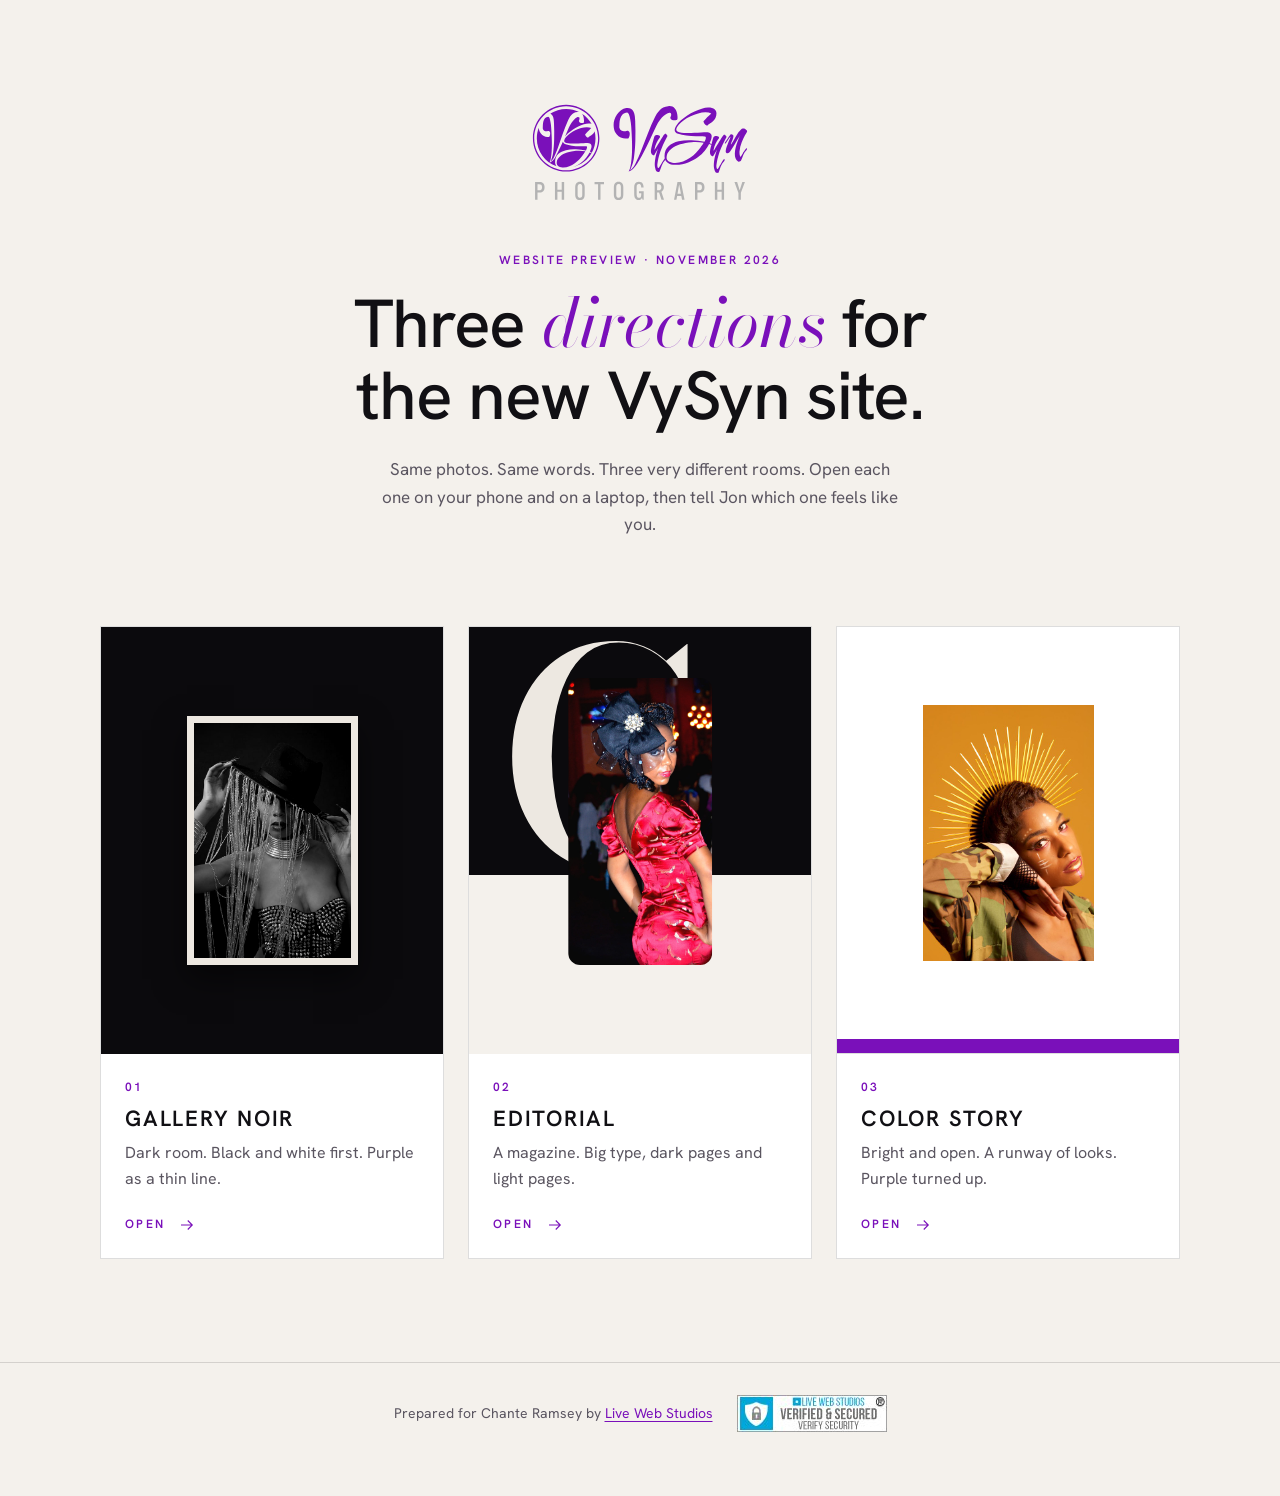
==== index.html @ facc74d6 "Task 6: landing page, QA fixes, README Co-Authored-By: Claude Fable 5.2 <noreply@anthropic.com>" ====
<!DOCTYPE html>
<html lang="en">
<head>
<meta charset="utf-8">
<meta name="viewport" content="width=device-width, initial-scale=1">
<meta name="robots" content="noindex, nofollow">
<title>VySyn Photography: Three Website Directions</title>
<meta name="description" content="Three home page directions for the new VySyn Photography website. Prepared for Chante Ramsey by Live Web Studios.">
<meta property="og:type" content="website">
<meta property="og:title" content="VySyn Photography: Three Website Directions">
<meta property="og:description" content="Three home page directions for the new VySyn Photography website. Prepared for Chante Ramsey by Live Web Studios.">
<meta property="og:image" content="assets/img/photos/gold-fringe.jpg">
<meta name="twitter:card" content="summary_large_image">
<meta name="theme-color" content="#F4F1EC">
<!-- GA4: replace G-XXXXXXXXXX before launch, then uncomment
<script async src="https://www.googletagmanager.com/gtag/js?id=G-XXXXXXXXXX"></script>
<script>window.dataLayer=window.dataLayer||[];function gtag(){dataLayer.push(arguments);}gtag('js',new Date());gtag('config','G-XXXXXXXXXX');</script>
-->
<link rel="icon" href="assets/img/brand/vysyn-mark-purple.svg" type="image/svg+xml">
<link rel="preconnect" href="https://fonts.googleapis.com">
<link rel="preconnect" href="https://fonts.gstatic.com" crossorigin>
<link rel="stylesheet" href="https://fonts.googleapis.com/css2?family=Bodoni+Moda:ital,opsz,wght@0,6..96,500;1,6..96,400&amp;family=Hanken+Grotesk:wght@400;500;600&amp;display=swap">
<link rel="stylesheet" href="assets/css/base.css">
<link rel="stylesheet" href="assets/css/landing.css">

</head>
<body class="landing">
<main class="page">
  <header class="intro">
    <img class="intro-logo" src="assets/img/brand/vysyn-logo-purple.svg" width="220" height="101" alt="VySyn Photography">
    <p class="label">WEBSITE PREVIEW · NOVEMBER 2026</p>
    <h1>Three <em>directions</em> for the new VySyn site.</h1>
    <p class="intro-line">Same photos. Same words. Three very different rooms. Open each one on your phone and on a laptop, then tell Jon which one feels like you.</p>
  </header>

  <ul class="cards">
    <li class="card-item">
      <a class="card" href="noir/">
        <span class="art art-noir"><span class="art-print"><span class="ph"><img src="assets/img/photos/gold-fringe.jpg" width="512" height="768" alt="" loading="lazy" decoding="async"></span></span></span>
        <span class="card-body">
          <span class="card-no">01</span>
          <h2 class="card-name">GALLERY NOIR</h2>
          <span class="card-line">Dark room. Black and white first. Purple as a thin line.</span>
          <span class="card-open">OPEN <svg class="arrow" viewBox="0 0 24 24" width="18" height="18" aria-hidden="true" focusable="false"><path d="M4 12h15M13 6l6 6-6 6" fill="none" stroke="currentColor" stroke-width="1.5"/></svg></span>
        </span>
      </a>
    </li>
    <li class="card-item">
      <a class="card" href="editorial/">
        <span class="art art-editorial"><span class="art-letter" aria-hidden="true">C</span><span class="ph art-tall"><img src="assets/img/photos/runway-red.jpg" width="1332" height="2048" alt="" loading="lazy" decoding="async"></span></span>
        <span class="card-body">
          <span class="card-no">02</span>
          <h2 class="card-name">EDITORIAL</h2>
          <span class="card-line">A magazine. Big type, dark pages and light pages.</span>
          <span class="card-open">OPEN <svg class="arrow" viewBox="0 0 24 24" width="18" height="18" aria-hidden="true" focusable="false"><path d="M4 12h15M13 6l6 6-6 6" fill="none" stroke="currentColor" stroke-width="1.5"/></svg></span>
        </span>
      </a>
    </li>
    <li class="card-item">
      <a class="card" href="color-story/">
        <span class="art art-color"><span class="ph art-look"><img src="assets/img/photos/afro-halo.jpg" width="512" height="768" alt="" loading="lazy" decoding="async"></span><span class="art-bar" aria-hidden="true"></span></span>
        <span class="card-body">
          <span class="card-no">03</span>
          <h2 class="card-name">COLOR STORY</h2>
          <span class="card-line">Bright and open. A runway of looks. Purple turned up.</span>
          <span class="card-open">OPEN <svg class="arrow" viewBox="0 0 24 24" width="18" height="18" aria-hidden="true" focusable="false"><path d="M4 12h15M13 6l6 6-6 6" fill="none" stroke="currentColor" stroke-width="1.5"/></svg></span>
        </span>
      </a>
    </li>
  </ul>
</main>

<footer class="foot">
  <p>Prepared for Chante Ramsey by <a href="https://www.livewebstudios.com/" rel="noopener">Live Web Studios</a></p>
  <img class="lws-badge" src="assets/img/lws/verifiedsecured.png" width="150" height="37" alt="Verified and secured by Live Web Studios" loading="lazy" decoding="async">
</footer>
</body>
</html>
---- assets/css/base.css ----
/* VySyn Photography demos: shared kit.
   Tokens, reset, motion guards, a11y helpers, form plumbing, demo bar.
   Section layouts live in each demo's own stylesheet. */

:root {
  /* Brand */
  --vs-purple: #7A10BA;        /* THE purple. Fills, rules, text on light. */
  --vs-purple-deep: #5E0C90;   /* hover and pressed on light */
  --vs-violet: #A45CE6;        /* accent on ink: large type, icons, lines */
  --vs-lilac: #C39BF2;         /* small text and links on ink */
  --vs-wash: #E9DDF6;          /* tint panels on light, text on purple */
  --vs-logo-gray: #B3B3B3;     /* the gray in the logo. Not a text color on light. */

  /* Ink */
  --ink: #0B0A0D;
  --ink-2: #131116;
  --ink-3: #1C1920;

  /* Paper */
  --paper: #F4F1EC;
  --white: #FFFFFF;
  --bone: #EDE8E1;

  /* Text */
  --text-on-dark: #EDE8E1;
  --muted-on-dark: #A9A3B0;
  --text-on-light: #111014;
  --muted-on-light: #5A5560;

  --line-on-dark: rgba(237, 232, 225, 0.14);
  --line-on-light: rgba(17, 16, 20, 0.14);

  /* Errors, measured: 5.9:1 on white, 7.1:1 on ink */
  --error-on-light: #B3261E;
  --error-on-dark: #FF9B93;

  --ease-out: cubic-bezier(0.2, 0.7, 0.2, 1);
  --ease-in-out: cubic-bezier(0.65, 0, 0.35, 1);
  --pad: clamp(20px, 5vw, 72px);
  --wrap: 1240px;
  --focus-on-dark: 0 0 0 2px var(--ink), 0 0 0 4px var(--vs-lilac);
  --focus-on-light: 0 0 0 2px var(--white), 0 0 0 4px var(--vs-purple);

  /* Image caps (INSTRUCTIONS 3.7). Remove when the originals arrive. */
  --cap-portrait: 460px;
  --cap-landscape: 900px;
  --cap-square: 640px;
  --cap-big: 1400px;
  --cap-runway-red: 640px;
  --cap-chante: 480px;

  /* Spacing scale */
  --s-1: 4px;
  --s-2: 8px;
  --s-3: 12px;
  --s-4: 16px;
  --s-5: 24px;
  --s-6: 32px;
  --s-7: 48px;
  --s-8: 64px;
  --s-9: 96px;
  --s-10: 128px;
  --section: clamp(72px, 11vw, 160px);

  --badge-w: 150px;
  --z-nav: 50;
  --z-menu: 60;
  --z-demo: 90;
}

/* Reset */
*, *::before, *::after { box-sizing: border-box; }
html { -webkit-text-size-adjust: 100%; text-size-adjust: 100%; }
body { margin: 0; min-height: 100vh; overflow-x: clip; -webkit-font-smoothing: antialiased; -moz-osx-font-smoothing: grayscale; }
h1, h2, h3, h4, p, figure, blockquote, ul, ol, dl, dd { margin: 0; }
ul, ol { padding: 0; list-style: none; }
img, svg { display: block; max-width: 100%; }
img { height: auto; }
a { color: inherit; text-decoration: none; }
button, input, select, textarea { font: inherit; color: inherit; }
button { background: none; border: 0; padding: 0; cursor: pointer; }
:focus { outline: none; }
[hidden] { display: none !important; }

/* Lenis */
html.lenis, html.lenis body { height: auto; }
.lenis.lenis-smooth { scroll-behavior: auto !important; }
.lenis.lenis-stopped { overflow: hidden; }

/* Motion guards. If JS is off or motion setup fails, everything shows. */
.js [data-reveal] { opacity: 0; }
.no-js [data-reveal],
.motion-failed [data-reveal] { opacity: 1 !important; transform: none !important; clip-path: none !important; }
@media (prefers-reduced-motion: reduce) {
  [data-reveal] { opacity: 1 !important; transform: none !important; clip-path: none !important; }
  *, *::before, *::after { animation-duration: 0.01ms !important; transition-duration: 0.01ms !important; scroll-behavior: auto !important; }
}

/* Helpers */
.visually-hidden {
  position: absolute !important;
  width: 1px; height: 1px;
  margin: -1px; padding: 0;
  overflow: hidden;
  clip: rect(0 0 0 0);
  clip-path: inset(50%);
  white-space: nowrap;
  border: 0;
}
.skip-link {
  position: fixed;
  top: var(--s-3); left: var(--s-3);
  z-index: 100;
  padding: var(--s-3) var(--s-4);
  background: var(--white);
  color: var(--vs-purple);
  font: 600 13px/1 system-ui, sans-serif;
  letter-spacing: 0.08em;
  text-transform: uppercase;
  transform: translateY(-200%);
}
.skip-link:focus { transform: none; box-shadow: var(--focus-on-light); }

.wrap { width: 100%; max-width: calc(var(--wrap) + var(--pad) * 2); margin-inline: auto; padding-inline: var(--pad); }

/* Photo frames: a box sets the crop, the image fills it. */
.ph { position: relative; display: block; overflow: hidden; }
.ph > img { position: absolute; inset: 0; width: 100%; height: 100%; object-fit: cover; }

/* Mobile menu plumbing (looks are per demo) */
.menu {
  position: fixed;
  inset: 0;
  z-index: var(--z-menu);
  display: flex;
  flex-direction: column;
  overflow-y: auto;
  overscroll-behavior: contain;
  visibility: hidden;
  opacity: 0;
  transition: opacity 0.4s var(--ease-out), visibility 0s linear 0.4s;
}
.menu-open .menu { visibility: visible; opacity: 1; transition: opacity 0.4s var(--ease-out), visibility 0s; }
.menu-open, .menu-open body { overflow: hidden; }
.nav-toggle { display: none; }
@media (min-width: 1100px) {
  .menu { display: none; }
}
@media (max-width: 1099.98px) {
  .nav-toggle { display: inline-flex; align-items: center; }
  /* No JS: the MENU button cannot work, so the links sit on the page. */
  .no-js .nav-toggle { display: none; }
  .no-js .menu { position: static; visibility: visible; opacity: 1; overflow: visible; }
}

/* Form plumbing (looks are per demo) */
.hp { position: absolute !important; left: -9999px; width: 1px; height: 1px; overflow: hidden; }
.field { position: relative; display: flex; flex-direction: column; }
.field-error { font-size: 13px; line-height: 1.4; margin-top: var(--s-2); }
.form-done:focus-visible { outline: none; }

/* LWS badge. 150px wide, height follows. */
.lws-badge { width: var(--badge-w); height: auto; }
.lws-chip { display: inline-block; padding: 6px; background: var(--paper); line-height: 0; }

/* Demo bar: review aid only. Remove before launch. */
.demo-bar {
  position: fixed;
  right: 12px;
  bottom: 12px;
  z-index: var(--z-demo);
  display: flex;
  align-items: center;
  gap: 2px;
  padding: 4px;
  border-radius: 999px;
  background: var(--ink);
  border: 1px solid rgba(237, 232, 225, 0.28);
  font: 600 11px/1 system-ui, -apple-system, "Segoe UI", sans-serif;
  letter-spacing: 0.08em;
  text-transform: uppercase;
  box-shadow: 0 6px 24px rgba(0, 0, 0, 0.28);
}
.demo-bar a {
  display: block;
  padding: 9px 11px;
  border-radius: 999px;
  color: var(--white);
  white-space: nowrap;
  transition: background-color 0.25s var(--ease-out), color 0.25s var(--ease-out);
}
.demo-bar a:hover { background: var(--ink-3); }
.demo-bar a:focus-visible { box-shadow: var(--focus-on-dark); }
.demo-bar a[aria-current="page"] { background: var(--white); color: var(--ink); }
@media (max-width: 479.98px) {
  .demo-bar .demo-name { display: none; }
  .demo-bar a { padding: 9px 12px; }
}
@media print {
  .demo-bar { display: none; }
}

/* The header stays above the open menu so the MENU button can close it. */
.menu-open [data-header] { z-index: calc(var(--z-menu) + 1); }
---- assets/css/landing.css ----
/* Landing page. Simple. It gets out of the way. */

:root {
  --font-text: "Hanken Grotesk", system-ui, -apple-system, "Segoe UI", sans-serif;
  --font-display: "Bodoni Moda", "Didot", "Times New Roman", serif;
  --col: 1080px;
  --label-size: 12px;
  --label-track: 0.2em;
  --shadow-print: 0 14px 30px rgba(0, 0, 0, 0.5);
}

body.landing {
  background: var(--paper);
  color: var(--text-on-light);
  font-family: var(--font-text);
  font-size: 17px;
  line-height: 1.6;
}
a:focus-visible { box-shadow: 0 0 0 2px var(--paper), 0 0 0 4px var(--vs-purple); }

.page { width: 100%; max-width: calc(var(--col) + var(--pad) * 2); margin-inline: auto; padding: clamp(48px, 8vw, 104px) var(--pad) clamp(56px, 8vw, 112px); }

.intro { display: flex; flex-direction: column; align-items: center; text-align: center; }
.intro-logo { width: 220px; }
.label { margin-top: var(--s-7); font-size: var(--label-size); font-weight: 600; letter-spacing: var(--label-track); color: var(--vs-purple); }
h1 { max-width: 16ch; margin-top: var(--s-4); font-weight: 500; font-size: clamp(36px, 5.4vw, 68px); line-height: 1.06; letter-spacing: -0.02em; }
h1 em { font-family: var(--font-display); font-style: italic; font-weight: 400; letter-spacing: 0; color: var(--vs-purple); }
.intro-line { max-width: 52ch; margin-top: var(--s-5); color: var(--muted-on-light); }

.cards { display: grid; grid-template-columns: repeat(3, minmax(0, 1fr)); gap: var(--s-5); margin-top: clamp(48px, 7vw, 88px); }
.card-item { animation: rise 0.9s var(--ease-out) both; }
.card-item:nth-child(2) { animation-delay: 0.12s; }
.card-item:nth-child(3) { animation-delay: 0.24s; }
@keyframes rise { from { opacity: 0; transform: translateY(24px); } }

.card { display: flex; flex-direction: column; height: 100%; border: 1px solid var(--line-on-light); background: var(--white); transition: transform 0.5s var(--ease-out), border-color 0.5s var(--ease-out); }
.card:hover, .card:focus-visible { transform: translateY(-6px); border-color: var(--vs-purple); }
.art { position: relative; display: block; aspect-ratio: 4 / 5; overflow: hidden; }
.art img { transition: transform 0.9s var(--ease-out); }
.card:hover .art img, .card:focus-visible .art img { transform: scale(1.03); }

/* 01: ink panel, one white-bordered print, black and white */
.art-noir { display: grid; place-items: center; background: var(--ink); }
.art-print { display: block; width: 50%; border: 7px solid var(--bone); background: var(--bone); box-shadow: var(--shadow-print); }
.art-print .ph { aspect-ratio: 2 / 3; }
.art-print img { filter: grayscale(1) contrast(1.06); }

/* 02: ink over paper, one tall photo, a Bodoni C behind it */
.art-editorial { background: linear-gradient(var(--ink) 0 58%, var(--paper) 58% 100%); }
.art-letter { position: absolute; left: 9%; top: -4%; font-family: var(--font-display); font-weight: 500; font-size: clamp(200px, 26vw, 300px); line-height: 1; color: var(--bone); }
.art-tall { position: absolute; left: 50%; top: 12%; width: 42%; aspect-ratio: 1 / 2; border-radius: 12px; transform: translateX(-50%); }
.art-tall img { object-position: 50% 12%; }

/* 03: white panel, one look, purple along the bottom */
.art-color { display: grid; place-items: center; background: var(--white); border-bottom: 1px solid var(--line-on-light); }
.art-look { width: 50%; aspect-ratio: 2 / 3; margin-bottom: 14px; }
.art-bar { position: absolute; left: 0; right: 0; bottom: 0; height: 14px; background: var(--vs-purple); }

.card-body { display: flex; flex-direction: column; flex: 1; padding: var(--s-5); }
.card-no { font-size: var(--label-size); font-weight: 600; letter-spacing: var(--label-track); color: var(--vs-purple); }
.card-name { margin-top: var(--s-2); font-size: 22px; font-weight: 600; letter-spacing: 0.08em; line-height: 1.2; }
.card-line { display: block; margin-top: var(--s-2); margin-bottom: var(--s-5); font-size: 16px; color: var(--muted-on-light); }
.card-open { display: inline-flex; align-items: center; gap: var(--s-3); margin-top: auto; font-size: var(--label-size); font-weight: 600; letter-spacing: var(--label-track); color: var(--vs-purple); }
.arrow { transition: transform 0.4s var(--ease-out); }
.card:hover .arrow, .card:focus-visible .arrow { transform: translateX(6px); }

.foot { display: flex; flex-wrap: wrap; align-items: center; justify-content: center; gap: var(--s-4) var(--s-5); padding: var(--s-6) var(--pad) var(--s-8); border-top: 1px solid var(--line-on-light); font-size: 14px; color: var(--muted-on-light); }
.foot a { color: var(--vs-purple); text-decoration: underline; text-underline-offset: 3px; }
.foot a:hover { color: var(--vs-purple-deep); }

@media (max-width: 859.98px) {
  .cards { grid-template-columns: 1fr; justify-items: center; }
  .card-item { width: 100%; max-width: 420px; }
  .art-letter { font-size: 280px; }
}
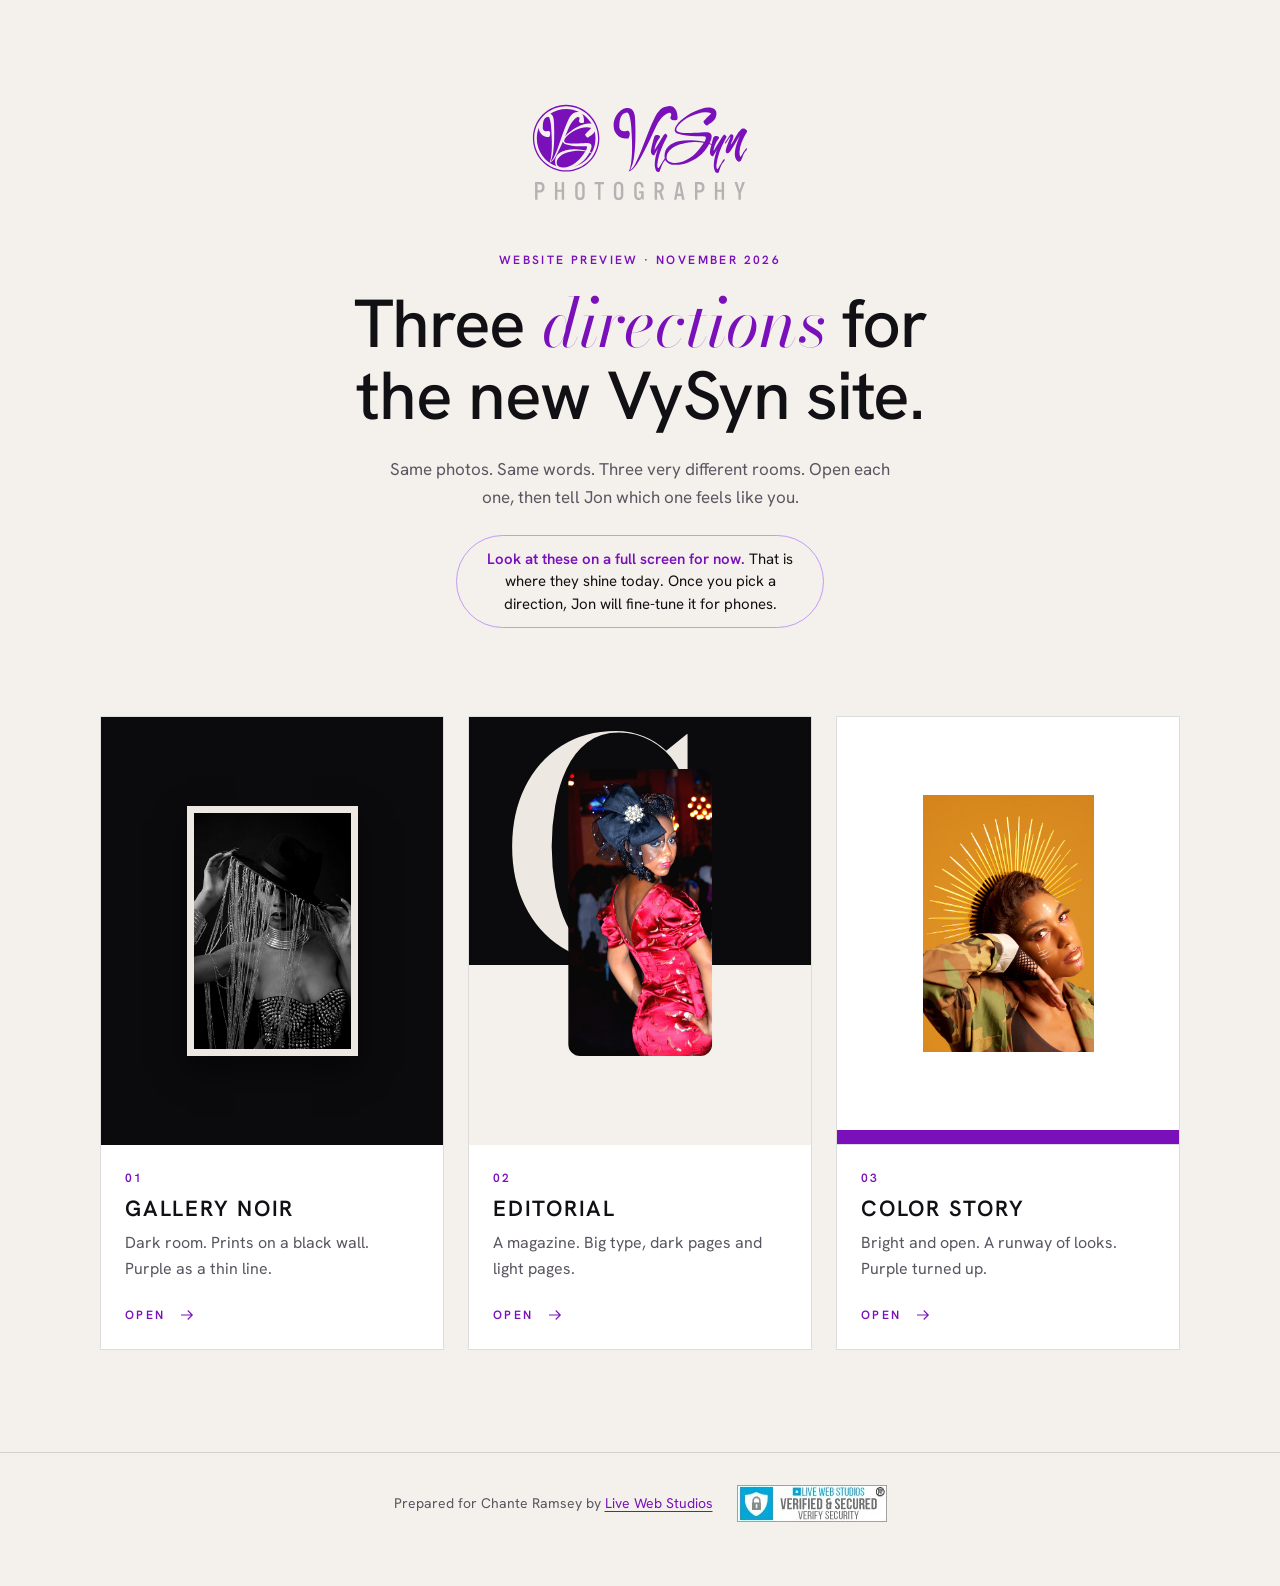
==== commit 6528501e: "Remove demo bar, new Noir second line, landing note and new-tab links - Noir hero second line: "Brin" ====
--- a/index.html
+++ b/index.html
@@ -30,40 +30,41 @@
     <img class="intro-logo" src="assets/img/brand/vysyn-logo-purple.svg" width="220" height="101" alt="VySyn Photography">
     <p class="label">WEBSITE PREVIEW · NOVEMBER 2026</p>
     <h1>Three <em>directions</em> for the new VySyn site.</h1>
-    <p class="intro-line">Same photos. Same words. Three very different rooms. Open each one on your phone and on a laptop, then tell Jon which one feels like you.</p>
+    <p class="intro-line">Same photos. Same words. Three very different rooms. Open each one, then tell Jon which one feels like you.</p>
+    <p class="intro-note"><strong>Look at these on a full screen for now.</strong> That is where they shine today. Once you pick a direction, Jon will fine-tune it for phones.</p>
   </header>
 
   <ul class="cards">
     <li class="card-item">
-      <a class="card" href="noir/">
+      <a class="card" href="noir/" target="_blank" rel="noopener">
         <span class="art art-noir"><span class="art-print"><span class="ph"><img src="assets/img/photos/gold-fringe.jpg" width="512" height="768" alt="" loading="lazy" decoding="async"></span></span></span>
         <span class="card-body">
           <span class="card-no">01</span>
           <h2 class="card-name">GALLERY NOIR</h2>
-          <span class="card-line">Dark room. Black and white first. Purple as a thin line.</span>
-          <span class="card-open">OPEN <svg class="arrow" viewBox="0 0 24 24" width="18" height="18" aria-hidden="true" focusable="false"><path d="M4 12h15M13 6l6 6-6 6" fill="none" stroke="currentColor" stroke-width="1.5"/></svg></span>
+          <span class="card-line">Dark room. Prints on a black wall. Purple as a thin line.</span>
+          <span class="card-open">OPEN <svg class="arrow" viewBox="0 0 24 24" width="18" height="18" aria-hidden="true" focusable="false"><path d="M4 12h15M13 6l6 6-6 6" fill="none" stroke="currentColor" stroke-width="1.5"/></svg><span class="visually-hidden"> (opens in a new tab)</span></span>
         </span>
       </a>
     </li>
     <li class="card-item">
-      <a class="card" href="editorial/">
+      <a class="card" href="editorial/" target="_blank" rel="noopener">
         <span class="art art-editorial"><span class="art-letter" aria-hidden="true">C</span><span class="ph art-tall"><img src="assets/img/photos/runway-red.jpg" width="1332" height="2048" alt="" loading="lazy" decoding="async"></span></span>
         <span class="card-body">
           <span class="card-no">02</span>
           <h2 class="card-name">EDITORIAL</h2>
           <span class="card-line">A magazine. Big type, dark pages and light pages.</span>
-          <span class="card-open">OPEN <svg class="arrow" viewBox="0 0 24 24" width="18" height="18" aria-hidden="true" focusable="false"><path d="M4 12h15M13 6l6 6-6 6" fill="none" stroke="currentColor" stroke-width="1.5"/></svg></span>
+          <span class="card-open">OPEN <svg class="arrow" viewBox="0 0 24 24" width="18" height="18" aria-hidden="true" focusable="false"><path d="M4 12h15M13 6l6 6-6 6" fill="none" stroke="currentColor" stroke-width="1.5"/></svg><span class="visually-hidden"> (opens in a new tab)</span></span>
         </span>
       </a>
     </li>
     <li class="card-item">
-      <a class="card" href="color-story/">
+      <a class="card" href="color-story/" target="_blank" rel="noopener">
         <span class="art art-color"><span class="ph art-look"><img src="assets/img/photos/afro-halo.jpg" width="512" height="768" alt="" loading="lazy" decoding="async"></span><span class="art-bar" aria-hidden="true"></span></span>
         <span class="card-body">
           <span class="card-no">03</span>
           <h2 class="card-name">COLOR STORY</h2>
           <span class="card-line">Bright and open. A runway of looks. Purple turned up.</span>
-          <span class="card-open">OPEN <svg class="arrow" viewBox="0 0 24 24" width="18" height="18" aria-hidden="true" focusable="false"><path d="M4 12h15M13 6l6 6-6 6" fill="none" stroke="currentColor" stroke-width="1.5"/></svg></span>
+          <span class="card-open">OPEN <svg class="arrow" viewBox="0 0 24 24" width="18" height="18" aria-hidden="true" focusable="false"><path d="M4 12h15M13 6l6 6-6 6" fill="none" stroke="currentColor" stroke-width="1.5"/></svg><span class="visually-hidden"> (opens in a new tab)</span></span>
         </span>
       </a>
     </li>
--- a/assets/css/base.css
+++ b/assets/css/base.css
@@ -1,5 +1,5 @@
 /* VySyn Photography demos: shared kit.
-   Tokens, reset, motion guards, a11y helpers, form plumbing, demo bar.
+   Tokens, reset, motion guards, a11y helpers, form plumbing.
    Section layouts live in each demo's own stylesheet. */
 
 :root {
@@ -34,6 +34,14 @@
   --error-on-light: #B3261E;
   --error-on-dark: #FF9B93;
 
+  /* Motion scale: every CSS transition takes its duration from here */
+  --dur-0: 0.25s;
+  --dur-1: 0.3s;
+  --dur-2: 0.4s;
+  --dur-3: 0.5s;
+  --dur-4: 0.6s;
+  --dur-5: 0.7s;
+  --dur-6: 0.9s;
   --ease-out: cubic-bezier(0.2, 0.7, 0.2, 1);
   --ease-in-out: cubic-bezier(0.65, 0, 0.35, 1);
   --pad: clamp(20px, 5vw, 72px);
@@ -65,7 +73,6 @@
   --badge-w: 150px;
   --z-nav: 50;
   --z-menu: 60;
-  --z-demo: 90;
 }
 
 /* Reset */
@@ -138,9 +145,9 @@
   overscroll-behavior: contain;
   visibility: hidden;
   opacity: 0;
-  transition: opacity 0.4s var(--ease-out), visibility 0s linear 0.4s;
+  transition: opacity var(--dur-2) var(--ease-out), visibility 0s linear var(--dur-2);
 }
-.menu-open .menu { visibility: visible; opacity: 1; transition: opacity 0.4s var(--ease-out), visibility 0s; }
+.menu-open .menu { visibility: visible; opacity: 1; transition: opacity var(--dur-2) var(--ease-out), visibility 0s; }
 .menu-open, .menu-open body { overflow: hidden; }
 .nav-toggle { display: none; }
 @media (min-width: 1100px) {
@@ -163,42 +170,5 @@
 .lws-badge { width: var(--badge-w); height: auto; }
 .lws-chip { display: inline-block; padding: 6px; background: var(--paper); line-height: 0; }
 
-/* Demo bar: review aid only. Remove before launch. */
-.demo-bar {
-  position: fixed;
-  right: 12px;
-  bottom: 12px;
-  z-index: var(--z-demo);
-  display: flex;
-  align-items: center;
-  gap: 2px;
-  padding: 4px;
-  border-radius: 999px;
-  background: var(--ink);
-  border: 1px solid rgba(237, 232, 225, 0.28);
-  font: 600 11px/1 system-ui, -apple-system, "Segoe UI", sans-serif;
-  letter-spacing: 0.08em;
-  text-transform: uppercase;
-  box-shadow: 0 6px 24px rgba(0, 0, 0, 0.28);
-}
-.demo-bar a {
-  display: block;
-  padding: 9px 11px;
-  border-radius: 999px;
-  color: var(--white);
-  white-space: nowrap;
-  transition: background-color 0.25s var(--ease-out), color 0.25s var(--ease-out);
-}
-.demo-bar a:hover { background: var(--ink-3); }
-.demo-bar a:focus-visible { box-shadow: var(--focus-on-dark); }
-.demo-bar a[aria-current="page"] { background: var(--white); color: var(--ink); }
-@media (max-width: 479.98px) {
-  .demo-bar .demo-name { display: none; }
-  .demo-bar a { padding: 9px 12px; }
-}
-@media print {
-  .demo-bar { display: none; }
-}
-
 /* The header stays above the open menu so the MENU button can close it. */
 .menu-open [data-header] { z-index: calc(var(--z-menu) + 1); }
--- a/assets/css/landing.css
+++ b/assets/css/landing.css
@@ -26,6 +26,9 @@
 h1 { max-width: 16ch; margin-top: var(--s-4); font-weight: 500; font-size: clamp(36px, 5.4vw, 68px); line-height: 1.06; letter-spacing: -0.02em; }
 h1 em { font-family: var(--font-display); font-style: italic; font-weight: 400; letter-spacing: 0; color: var(--vs-purple); }
 .intro-line { max-width: 52ch; margin-top: var(--s-5); color: var(--muted-on-light); }
+.intro-note { max-width: 46ch; margin-top: var(--s-5); padding: var(--s-3) var(--s-5); border: 1px solid var(--vs-lilac); border-radius: 999px; font-size: 15px; line-height: 1.5; color: var(--text-on-light); }
+.intro-note strong { font-weight: 600; color: var(--vs-purple); }
+@media (max-width: 599.98px) { .intro-note { border-radius: 16px; } }
 
 .cards { display: grid; grid-template-columns: repeat(3, minmax(0, 1fr)); gap: var(--s-5); margin-top: clamp(48px, 7vw, 88px); }
 .card-item { animation: rise 0.9s var(--ease-out) both; }
@@ -33,10 +36,10 @@
 .card-item:nth-child(3) { animation-delay: 0.24s; }
 @keyframes rise { from { opacity: 0; transform: translateY(24px); } }
 
-.card { display: flex; flex-direction: column; height: 100%; border: 1px solid var(--line-on-light); background: var(--white); transition: transform 0.5s var(--ease-out), border-color 0.5s var(--ease-out); }
+.card { display: flex; flex-direction: column; height: 100%; border: 1px solid var(--line-on-light); background: var(--white); transition: transform var(--dur-3) var(--ease-out), border-color var(--dur-3) var(--ease-out); }
 .card:hover, .card:focus-visible { transform: translateY(-6px); border-color: var(--vs-purple); }
 .art { position: relative; display: block; aspect-ratio: 4 / 5; overflow: hidden; }
-.art img { transition: transform 0.9s var(--ease-out); }
+.art img { transition: transform var(--dur-6) var(--ease-out); }
 .card:hover .art img, .card:focus-visible .art img { transform: scale(1.03); }
 
 /* 01: ink panel, one white-bordered print, black and white */
@@ -61,7 +64,7 @@
 .card-name { margin-top: var(--s-2); font-size: 22px; font-weight: 600; letter-spacing: 0.08em; line-height: 1.2; }
 .card-line { display: block; margin-top: var(--s-2); margin-bottom: var(--s-5); font-size: 16px; color: var(--muted-on-light); }
 .card-open { display: inline-flex; align-items: center; gap: var(--s-3); margin-top: auto; font-size: var(--label-size); font-weight: 600; letter-spacing: var(--label-track); color: var(--vs-purple); }
-.arrow { transition: transform 0.4s var(--ease-out); }
+.arrow { transition: transform var(--dur-2) var(--ease-out); }
 .card:hover .arrow, .card:focus-visible .arrow { transform: translateX(6px); }
 
 .foot { display: flex; flex-wrap: wrap; align-items: center; justify-content: center; gap: var(--s-4) var(--s-5); padding: var(--s-6) var(--pad) var(--s-8); border-top: 1px solid var(--line-on-light); font-size: 14px; color: var(--muted-on-light); }
